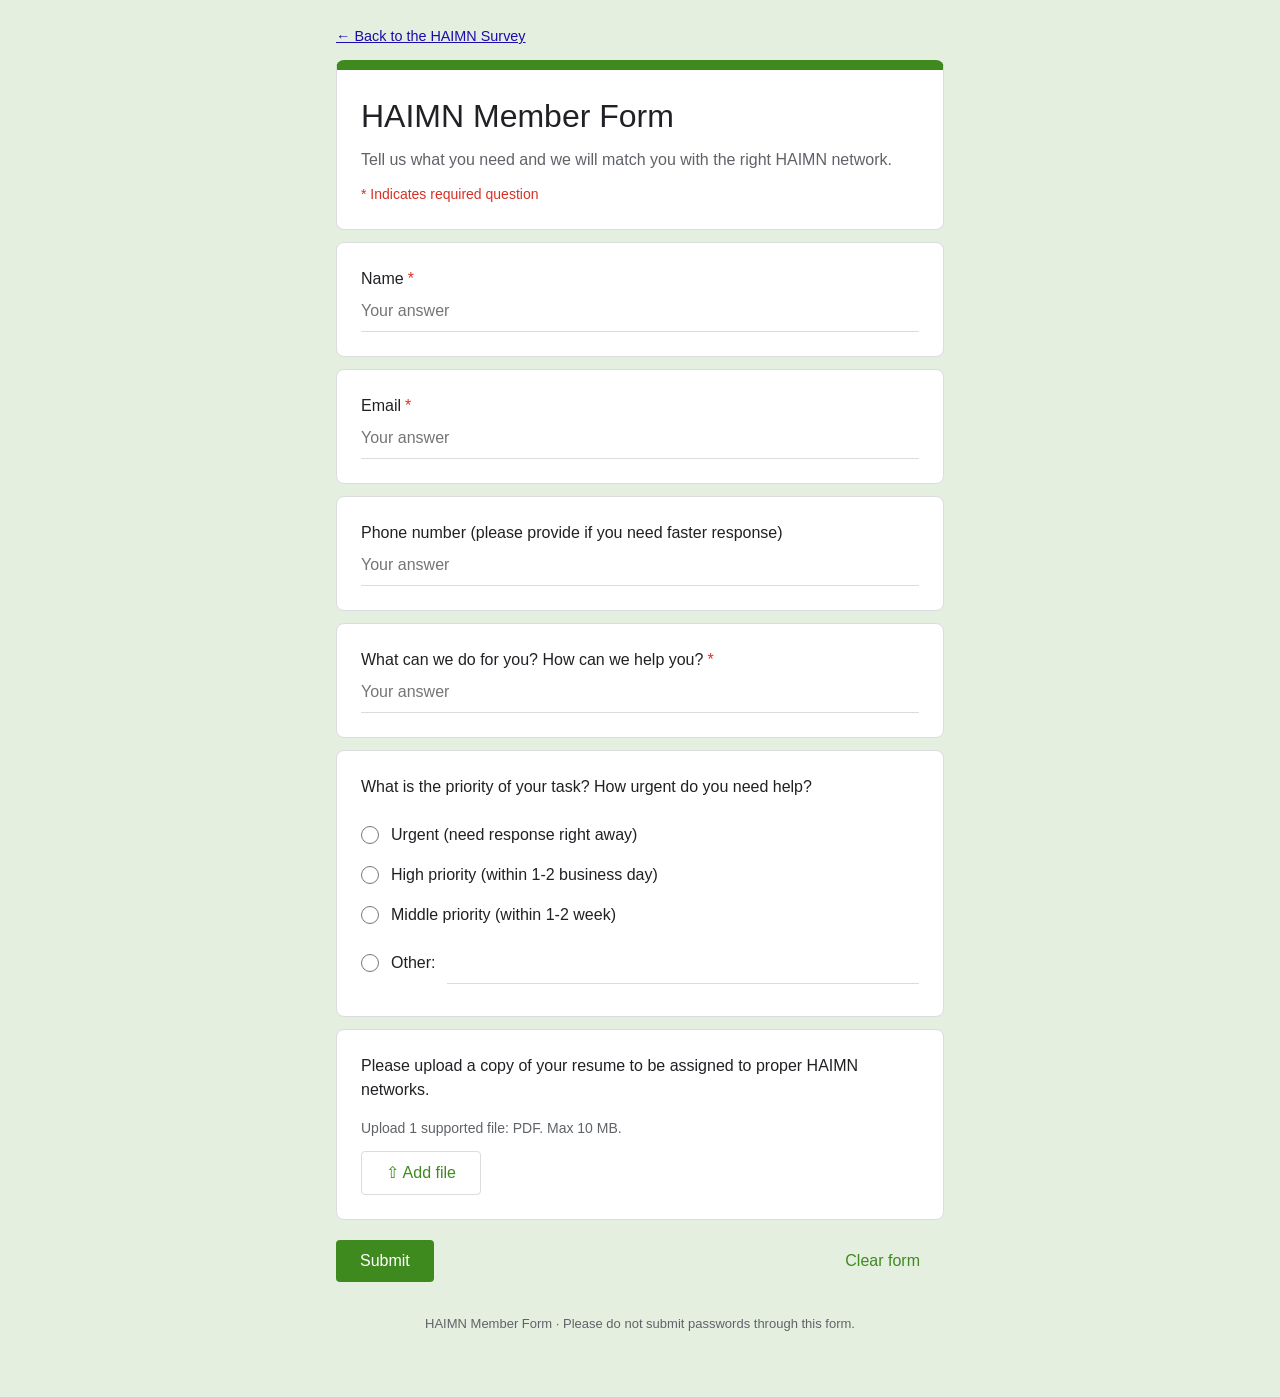
==== request-help.html @ a5b27f66 "Add files via upload" ====
<!DOCTYPE html>
<html lang="en">
<head>
<meta charset="utf-8">
<meta name="viewport" content="width=device-width, initial-scale=1">
<title>HAIMN Member Form</title>
<style>
  :root {
    --bg: #e4efe0;
    --card: #ffffff;
    --text: #202124;
    --muted: #5f6368;
    --line: #dadce0;
    --accent: #3f8a1f;
    --accent-dark: #2f6c15;
    --error: #d93025;
    --link: #1a0dab;
  }
  @media (prefers-color-scheme: dark) {
    :root {
      --bg: #1c2a1a;
      --card: #26302a;
      --text: #e8eae6;
      --muted: #a9b2a8;
      --line: #46524a;
      --accent: #6fbf4a;
      --accent-dark: #8fd46c;
      --error: #f28b82;
      --link: #8ab4f8;
    }
  }
  * { box-sizing: border-box; }
  body {
    margin: 0;
    background: var(--bg);
    color: var(--text);
    font-family: "Roboto", "Segoe UI", Arial, sans-serif;
    line-height: 1.5;
  }
  main { max-width: 640px; margin: 0 auto; padding: 24px 16px 64px; }
  .card {
    background: var(--card);
    border: 1px solid var(--line);
    border-radius: 8px;
    padding: 24px;
    margin-bottom: 12px;
  }
  .card.title { border-top: 10px solid var(--accent); padding-top: 22px; }
  h1 { font-size: 2rem; font-weight: 400; margin: 0 0 8px; }
  .intro { color: var(--muted); margin: 0 0 12px; }
  .req-note { color: var(--error); font-size: .875rem; margin: 0; }
  .q { font-size: 1rem; font-weight: 500; margin: 0 0 16px; padding: 0; }
  .q .star { color: var(--error); margin-left: 4px; }
  fieldset { border: 0; margin: 0; padding: 0; min-width: 0; }
  legend { padding: 0; }

  input[type="text"], input[type="email"], input[type="tel"] {
    width: 100%;
    max-width: 100%;
    border: 0;
    border-bottom: 1px solid var(--line);
    background: transparent;
    color: var(--text);
    font: inherit;
    padding: 8px 0;
    outline: none;
    transition: border-color .15s;
  }
  input[type="text"]:focus, input[type="email"]:focus, input[type="tel"]:focus {
    border-bottom: 2px solid var(--accent);
    padding-bottom: 7px;
  }
  .short { max-width: 50%; }
  @media (max-width: 520px) { .short { max-width: 100%; } }

  .opt { display: flex; align-items: center; gap: 12px; padding: 8px 0; cursor: pointer; }
  .opt input[type="radio"] { accent-color: var(--accent); width: 18px; height: 18px; margin: 0; flex: none; }
  .opt .other-input { flex: 1; }
  a { color: var(--link); }

  .error-msg { display: none; color: var(--error); font-size: .8125rem; margin-top: 8px; }
  .card.invalid { border-color: var(--error); }
  .card.invalid .error-msg { display: block; }

  .actions { display: flex; justify-content: space-between; align-items: center; margin-top: 20px; }
  button {
    font: inherit; cursor: pointer; border-radius: 4px; padding: 9px 24px; border: 0;
  }
  .submit { background: var(--accent); color: #fff; font-weight: 500; }
  .submit:hover { background: var(--accent-dark); }
  .submit:disabled { opacity: .6; cursor: default; }
  .clear { background: transparent; color: var(--accent); font-weight: 500; }
  .clear:hover { background: rgba(63,138,31,.08); }
  button:focus-visible, a:focus-visible, input:focus-visible { outline: 2px solid var(--accent); outline-offset: 2px; }

  footer { text-align: center; color: var(--muted); font-size: .8125rem; margin-top: 32px; }
  .success h2 { font-weight: 400; margin: 0 0 8px; }
  .success p { margin: 0 0 16px; color: var(--muted); }
  [hidden] { display: none !important; }

  .hint { color: var(--muted); font-size: .875rem; margin: -8px 0 12px; padding-top: 4px; }
  .file-btn { display: inline-flex; align-items: center; gap: 8px; border: 1px solid var(--line); background: transparent; color: var(--accent); font-weight: 500; }
  .file-btn:hover { background: rgba(63,138,31,.08); }
  .file-name { margin-left: 12px; color: var(--muted); font-size: .9rem; word-break: break-all; }
  input[type="file"] { position: absolute; width: 1px; height: 1px; opacity: 0; overflow: hidden; }
  .back { display: inline-block; margin-bottom: 12px; font-size: .9rem; }
</style>
</head>
<body>
<main>
  <a class="back" href="index.html">&larr; Back to the HAIMN Survey</a>

  <form id="helpForm" novalidate>
    <div class="card title">
      <h1>HAIMN Member Form</h1>
      <p class="intro">Tell us what you need and we will match you with the right HAIMN network.</p>
      <p class="req-note">* Indicates required question</p>
    </div>

    <div class="card" data-required>
      <label class="q" for="name">Name<span class="star">*</span></label>
      <input class="short" type="text" id="name" name="name" placeholder="Your answer" autocomplete="name">
      <div class="error-msg">This is a required question</div>
    </div>

    <div class="card" data-required data-type="email">
      <label class="q" for="email">Email<span class="star">*</span></label>
      <input class="short" type="email" id="email" name="email" placeholder="Your answer" autocomplete="email">
      <div class="error-msg">Please enter a valid email address</div>
    </div>

    <div class="card">
      <label class="q" for="phone">Phone number (please provide if you need faster response)</label>
      <input class="short" type="tel" id="phone" name="phone" placeholder="Your answer" autocomplete="tel">
    </div>

    <div class="card" data-required>
      <label class="q" for="request">What can we do for you? How can we help you?<span class="star">*</span></label>
      <input type="text" id="request" name="request" placeholder="Your answer">
      <div class="error-msg">This is a required question</div>
    </div>

    <div class="card">
      <fieldset>
        <legend class="q">What is the priority of your task? How urgent do you need help?</legend>
        <label class="opt"><input type="radio" name="priority" value="Urgent (need response right away)"> Urgent (need response right away)</label>
        <label class="opt"><input type="radio" name="priority" value="High priority (within 1-2 business day)"> High priority (within 1-2 business day)</label>
        <label class="opt"><input type="radio" name="priority" value="Middle priority (within 1-2 week)"> Middle priority (within 1-2 week)</label>
        <label class="opt"><input type="radio" name="priority" value="__other__"> Other:
          <input class="other-input" type="text" name="priority_other" aria-label="Other answer">
        </label>
      </fieldset>
    </div>

    <div class="card" data-file>
      <label class="q" for="resume" style="display:block;margin-bottom:20px">Please upload a copy of your resume to be assigned to proper HAIMN networks.</label>
      <p class="hint">Upload 1 supported file: PDF. Max 10 MB.</p>
      <input type="file" id="resume" name="resume" accept="application/pdf,.pdf">
      <button type="button" class="file-btn" id="fileBtn">&#8679; Add file</button>
      <span class="file-name" id="fileName"></span>
      <div class="error-msg" id="fileError">Please choose a PDF file no larger than 10 MB</div>
    </div>

    <div class="actions">
      <button type="submit" class="submit" id="submitBtn">Submit</button>
      <button type="button" class="clear" id="clearBtn">Clear form</button>
    </div>
    <p id="formError" class="req-note" role="alert" hidden style="margin-top:12px">Please fix the highlighted questions and try again.</p>
  </form>

  <div class="card success" id="thanks" hidden>
    <h2>Thank you!</h2>
    <p>Your request has been received. We will get back to you based on the priority you selected.</p>
    <a href="index.html">Back to the HAIMN Survey</a>
  </div>

  <footer>HAIMN Member Form &middot; Please do not submit passwords through this form.</footer>
</main>

<script>
  // ---------------------------------------------------------------
  // WHERE DO REQUESTS GO?
  // Paste a form-endpoint URL here (for example a Formspree URL) and every
  // submission, including the resume file, is sent there as a normal form post.
  // Leave it empty for demo mode: nothing is sent; answers (without the file)
  // are only saved in this browser.
  // Note: some services only accept file uploads on a paid plan.
  // ---------------------------------------------------------------
  const FORM_ENDPOINT = "";
  const MAX_BYTES = 10 * 1024 * 1024;

  const form = document.getElementById("helpForm");
  const thanks = document.getElementById("thanks");
  const submitBtn = document.getElementById("submitBtn");
  const formError = document.getElementById("formError");
  const fileInput = document.getElementById("resume");
  const fileCard = form.querySelector("[data-file]");
  const fileName = document.getElementById("fileName");

  document.getElementById("fileBtn").addEventListener("click", function () { fileInput.click(); });
  fileInput.addEventListener("change", function () {
    const f = fileInput.files[0];
    fileName.textContent = f ? f.name : "";
    fileCard.classList.remove("invalid");
  });

  document.querySelectorAll(".other-input").forEach(function (box) {
    box.addEventListener("input", function () {
      box.closest(".opt").querySelector('input[type="radio"]').checked = true;
    });
  });

  function validate() {
    let ok = true;
    form.querySelectorAll(".card[data-required]").forEach(function (card) {
      const input = card.querySelector("input");
      const value = input.value.trim();
      let valid = value !== "";
      if (valid && card.dataset.type === "email") valid = /^[^\s@]+@[^\s@]+\.[^\s@]+$/.test(value);
      card.classList.toggle("invalid", !valid);
      if (!valid) ok = false;
    });
    const f = fileInput.files[0];
    if (f) {
      const isPdf = f.type === "application/pdf" || /\.pdf$/i.test(f.name);
      const fileOk = isPdf && f.size <= MAX_BYTES;
      fileCard.classList.toggle("invalid", !fileOk);
      if (!fileOk) ok = false;
    }
    return ok;
  }

  form.addEventListener("input", function (e) {
    const card = e.target.closest(".card.invalid");
    if (card) card.classList.remove("invalid");
  });

  form.addEventListener("submit", async function (e) {
    e.preventDefault();
    formError.hidden = true;
    if (!validate()) {
      formError.hidden = false;
      const first = form.querySelector(".card.invalid input:not([type=file])");
      if (first) first.focus();
      return;
    }
    const fd = new FormData(form);
    if (fd.get("priority") === "__other__") fd.set("priority", "Other: " + (fd.get("priority_other") || ""));
    fd.delete("priority_other");
    fd.set("submitted_at", new Date().toISOString());
    submitBtn.disabled = true;
    try {
      if (FORM_ENDPOINT) {
        const res = await fetch(FORM_ENDPOINT, { method: "POST", headers: { "Accept": "application/json" }, body: fd });
        if (!res.ok) throw new Error("Request failed");
      } else {
        try {
          const data = {};
          fd.forEach(function (v, k) { data[k] = (v instanceof File) ? v.name : v; });
          const saved = JSON.parse(localStorage.getItem("haimn_help_requests") || "[]");
          saved.push(data);
          localStorage.setItem("haimn_help_requests", JSON.stringify(saved));
        } catch (err) { /* storage unavailable: demo mode still shows the thank-you page */ }
      }
      form.hidden = true;
      thanks.hidden = false;
      window.scrollTo({ top: 0, behavior: "smooth" });
    } catch (err) {
      formError.textContent = "Something went wrong while submitting. Please try again.";
      formError.hidden = false;
    } finally {
      submitBtn.disabled = false;
    }
  });

  document.getElementById("clearBtn").addEventListener("click", function () {
    if (confirm("Clear all answers in this form?")) {
      form.reset();
      fileName.textContent = "";
      form.querySelectorAll(".invalid").forEach(function (c) { c.classList.remove("invalid"); });
      formError.hidden = true;
    }
  });
</script>
</body>
</html>
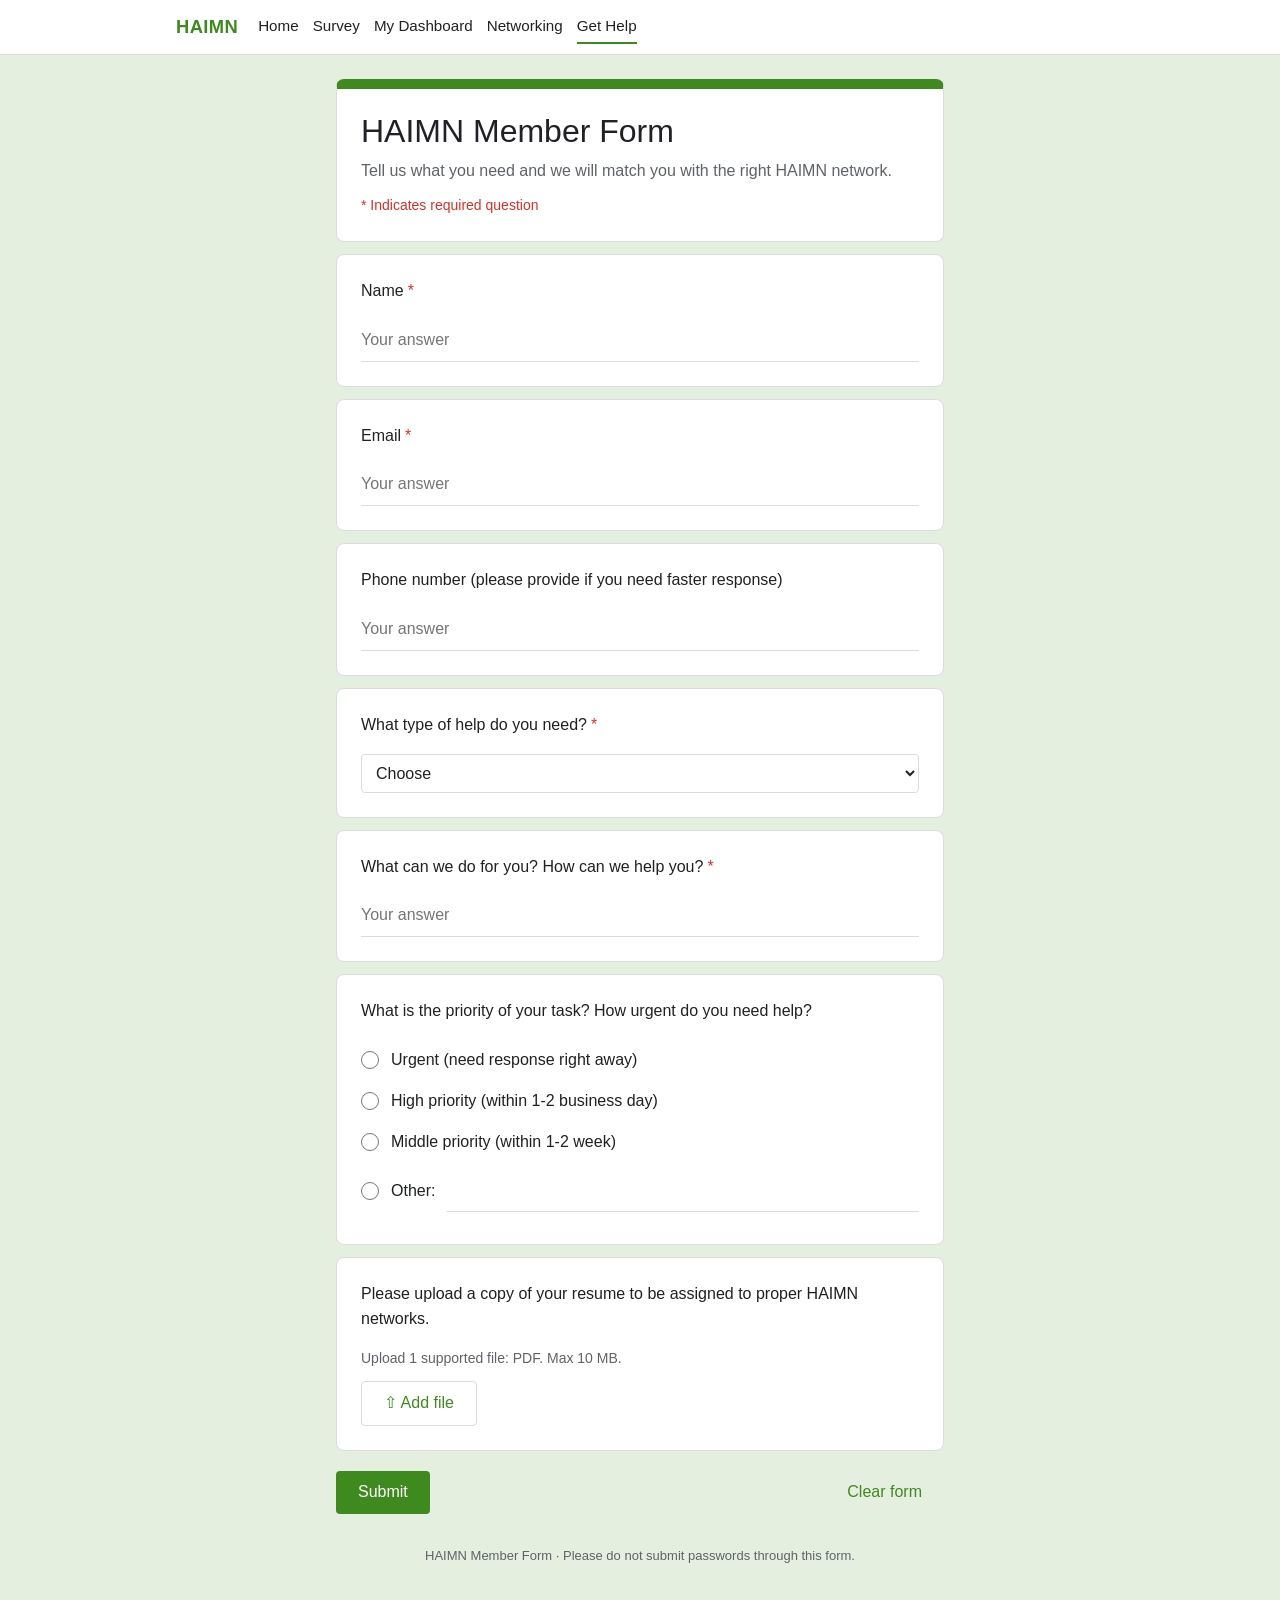
==== commit 4fc7f27e: "Add files via upload" ====
--- a/request-help.html
+++ b/request-help.html
@@ -4,116 +4,24 @@
 <meta charset="utf-8">
 <meta name="viewport" content="width=device-width, initial-scale=1">
 <title>HAIMN Member Form</title>
-<style>
-  :root {
-    --bg: #e4efe0;
-    --card: #ffffff;
-    --text: #202124;
-    --muted: #5f6368;
-    --line: #dadce0;
-    --accent: #3f8a1f;
-    --accent-dark: #2f6c15;
-    --error: #d93025;
-    --link: #1a0dab;
-  }
-  @media (prefers-color-scheme: dark) {
-    :root {
-      --bg: #1c2a1a;
-      --card: #26302a;
-      --text: #e8eae6;
-      --muted: #a9b2a8;
-      --line: #46524a;
-      --accent: #6fbf4a;
-      --accent-dark: #8fd46c;
-      --error: #f28b82;
-      --link: #8ab4f8;
-    }
-  }
-  * { box-sizing: border-box; }
-  body {
-    margin: 0;
-    background: var(--bg);
-    color: var(--text);
-    font-family: "Roboto", "Segoe UI", Arial, sans-serif;
-    line-height: 1.5;
-  }
-  main { max-width: 640px; margin: 0 auto; padding: 24px 16px 64px; }
-  .card {
-    background: var(--card);
-    border: 1px solid var(--line);
-    border-radius: 8px;
-    padding: 24px;
-    margin-bottom: 12px;
-  }
-  .card.title { border-top: 10px solid var(--accent); padding-top: 22px; }
-  h1 { font-size: 2rem; font-weight: 400; margin: 0 0 8px; }
-  .intro { color: var(--muted); margin: 0 0 12px; }
-  .req-note { color: var(--error); font-size: .875rem; margin: 0; }
-  .q { font-size: 1rem; font-weight: 500; margin: 0 0 16px; padding: 0; }
-  .q .star { color: var(--error); margin-left: 4px; }
-  fieldset { border: 0; margin: 0; padding: 0; min-width: 0; }
-  legend { padding: 0; }
-
-  input[type="text"], input[type="email"], input[type="tel"] {
-    width: 100%;
-    max-width: 100%;
-    border: 0;
-    border-bottom: 1px solid var(--line);
-    background: transparent;
-    color: var(--text);
-    font: inherit;
-    padding: 8px 0;
-    outline: none;
-    transition: border-color .15s;
-  }
-  input[type="text"]:focus, input[type="email"]:focus, input[type="tel"]:focus {
-    border-bottom: 2px solid var(--accent);
-    padding-bottom: 7px;
-  }
-  .short { max-width: 50%; }
-  @media (max-width: 520px) { .short { max-width: 100%; } }
-
-  .opt { display: flex; align-items: center; gap: 12px; padding: 8px 0; cursor: pointer; }
-  .opt input[type="radio"] { accent-color: var(--accent); width: 18px; height: 18px; margin: 0; flex: none; }
-  .opt .other-input { flex: 1; }
-  a { color: var(--link); }
-
-  .error-msg { display: none; color: var(--error); font-size: .8125rem; margin-top: 8px; }
-  .card.invalid { border-color: var(--error); }
-  .card.invalid .error-msg { display: block; }
-
-  .actions { display: flex; justify-content: space-between; align-items: center; margin-top: 20px; }
-  button {
-    font: inherit; cursor: pointer; border-radius: 4px; padding: 9px 24px; border: 0;
-  }
-  .submit { background: var(--accent); color: #fff; font-weight: 500; }
-  .submit:hover { background: var(--accent-dark); }
-  .submit:disabled { opacity: .6; cursor: default; }
-  .clear { background: transparent; color: var(--accent); font-weight: 500; }
-  .clear:hover { background: rgba(63,138,31,.08); }
-  button:focus-visible, a:focus-visible, input:focus-visible { outline: 2px solid var(--accent); outline-offset: 2px; }
-
-  footer { text-align: center; color: var(--muted); font-size: .8125rem; margin-top: 32px; }
-  .success h2 { font-weight: 400; margin: 0 0 8px; }
-  .success p { margin: 0 0 16px; color: var(--muted); }
-  [hidden] { display: none !important; }
-
-  .hint { color: var(--muted); font-size: .875rem; margin: -8px 0 12px; padding-top: 4px; }
-  .file-btn { display: inline-flex; align-items: center; gap: 8px; border: 1px solid var(--line); background: transparent; color: var(--accent); font-weight: 500; }
-  .file-btn:hover { background: rgba(63,138,31,.08); }
-  .file-name { margin-left: 12px; color: var(--muted); font-size: .9rem; word-break: break-all; }
-  input[type="file"] { position: absolute; width: 1px; height: 1px; opacity: 0; overflow: hidden; }
-  .back { display: inline-block; margin-bottom: 12px; font-size: .9rem; }
-</style>
+<link rel="stylesheet" href="style.css">
 </head>
 <body>
-<main>
-  <a class="back" href="index.html">&larr; Back to the HAIMN Survey</a>
-
+<header class="topbar"><div class="topbar-inner">
+  <a class="brand" href="index.html">HAIMN</a>
+  <nav aria-label="Main">
+    <a href="index.html">Home</a>
+    <a href="survey.html">Survey</a>
+    <a href="dashboard.html">My Dashboard</a>
+    <a href="networking.html">Networking</a>
+    <a href="request-help.html" aria-current="page">Get Help</a>
+  </nav>
+</div></header>
+<main class="narrow">
   <form id="helpForm" novalidate>
     <div class="card title">
       <h1>HAIMN Member Form</h1>
-      <p class="intro">Tell us what you need and we will match you with the right HAIMN network.</p>
+      <p class="muted">Tell us what you need and we will match you with the right HAIMN network.</p>
       <p class="req-note">* Indicates required question</p>
     </div>
 
@@ -135,6 +43,21 @@
     </div>
 
     <div class="card" data-required>
+      <label class="q" for="helpType">What type of help do you need?<span class="star">*</span></label>
+      <select id="helpType" name="helpType">
+        <option value="">Choose</option>
+        <option value="Academic Coursework">Academic coursework</option>
+        <option value="Career & Job Search">Career &amp; job search</option>
+        <option value="Coding & Technical">Coding &amp; technical</option>
+        <option value="Productivity & Life">Productivity &amp; life</option>
+        <option value="Find a Mentor">Find a mentor</option>
+        <option value="Study / Project Partner">Study / project partner</option>
+        <option value="Other">Other</option>
+      </select>
+      <div class="error-msg">This is a required question</div>
+    </div>
+
+    <div class="card" data-required>
       <label class="q" for="request">What can we do for you? How can we help you?<span class="star">*</span></label>
       <input type="text" id="request" name="request" placeholder="Your answer">
       <div class="error-msg">This is a required question</div>
@@ -147,18 +70,17 @@
         <label class="opt"><input type="radio" name="priority" value="High priority (within 1-2 business day)"> High priority (within 1-2 business day)</label>
         <label class="opt"><input type="radio" name="priority" value="Middle priority (within 1-2 week)"> Middle priority (within 1-2 week)</label>
         <label class="opt"><input type="radio" name="priority" value="__other__"> Other:
-          <input class="other-input" type="text" name="priority_other" aria-label="Other answer">
-        </label>
+          <input class="other-input" type="text" name="priority_other" aria-label="Other answer"></label>
       </fieldset>
     </div>
 
     <div class="card" data-file>
-      <label class="q" for="resume" style="display:block;margin-bottom:20px">Please upload a copy of your resume to be assigned to proper HAIMN networks.</label>
+      <label class="q" for="resume" style="margin-bottom:20px">Please upload a copy of your resume to be assigned to proper HAIMN networks.</label>
       <p class="hint">Upload 1 supported file: PDF. Max 10 MB.</p>
       <input type="file" id="resume" name="resume" accept="application/pdf,.pdf">
       <button type="button" class="file-btn" id="fileBtn">&#8679; Add file</button>
       <span class="file-name" id="fileName"></span>
-      <div class="error-msg" id="fileError">Please choose a PDF file no larger than 10 MB</div>
+      <div class="error-msg">Please choose a PDF file no larger than 10 MB</div>
     </div>
 
     <div class="actions">
@@ -171,106 +93,83 @@
   <div class="card success" id="thanks" hidden>
     <h2>Thank you!</h2>
     <p>Your request has been received. We will get back to you based on the priority you selected.</p>
-    <a href="index.html">Back to the HAIMN Survey</a>
+    <div class="btn-row">
+      <a class="btn btn-primary" href="dashboard.html">Go to my dashboard</a>
+      <a class="btn btn-ghost" href="networking.html">Open the networking hub</a>
+    </div>
   </div>
-
   <footer>HAIMN Member Form &middot; Please do not submit passwords through this form.</footer>
 </main>
+<script src="config.js"></script>
+<script src="app.js"></script>
+<script>
+  var MAX_BYTES = 10 * 1024 * 1024;
+  var form = document.getElementById("helpForm");
+  var submitBtn = document.getElementById("submitBtn");
+  var formError = document.getElementById("formError");
+  var fileInput = document.getElementById("resume");
+  var fileCard = form.querySelector("[data-file]");
+  var fileName = document.getElementById("fileName");
+  HAIMN.wireForm(form);
 
-<script>
-  // ---------------------------------------------------------------
-  // WHERE DO REQUESTS GO?
-  // Paste a form-endpoint URL here (for example a Formspree URL) and every
-  // submission, including the resume file, is sent there as a normal form post.
-  // Leave it empty for demo mode: nothing is sent; answers (without the file)
-  // are only saved in this browser.
-  // Note: some services only accept file uploads on a paid plan.
-  // ---------------------------------------------------------------
-  const FORM_ENDPOINT = "";
-  const MAX_BYTES = 10 * 1024 * 1024;
-
-  const form = document.getElementById("helpForm");
-  const thanks = document.getElementById("thanks");
-  const submitBtn = document.getElementById("submitBtn");
-  const formError = document.getElementById("formError");
-  const fileInput = document.getElementById("resume");
-  const fileCard = form.querySelector("[data-file]");
-  const fileName = document.getElementById("fileName");
+  // Pre-fill from the saved profile and the link the visitor came from.
+  var p = HAIMN.getProfile();
+  if (p) { form.name.value = p.name || ""; form.email.value = p.email || ""; }
+  var qs = new URLSearchParams(location.search);
+  var topic = qs.get("topic"), need = qs.get("need");
+  var pre = "";
+  if (need === "mentor") pre = "Find a Mentor";
+  else if (need === "partner") pre = "Study / Project Partner";
+  else if (topic && HAIMN.BUCKETS[topic] && topic !== "exploration") pre = HAIMN.BUCKETS[topic].area;
+  else if (!topic && !need && p && HAIMN.BUCKETS[p.bucket] && p.bucket !== "exploration") pre = HAIMN.BUCKETS[p.bucket].area;
+  if (pre) form.helpType.value = pre;
 
   document.getElementById("fileBtn").addEventListener("click", function () { fileInput.click(); });
   fileInput.addEventListener("change", function () {
-    const f = fileInput.files[0];
+    var f = fileInput.files[0];
     fileName.textContent = f ? f.name : "";
     fileCard.classList.remove("invalid");
   });
 
-  document.querySelectorAll(".other-input").forEach(function (box) {
-    box.addEventListener("input", function () {
-      box.closest(".opt").querySelector('input[type="radio"]').checked = true;
-    });
-  });
-
-  function validate() {
-    let ok = true;
-    form.querySelectorAll(".card[data-required]").forEach(function (card) {
-      const input = card.querySelector("input");
-      const value = input.value.trim();
-      let valid = value !== "";
-      if (valid && card.dataset.type === "email") valid = /^[^\s@]+@[^\s@]+\.[^\s@]+$/.test(value);
-      card.classList.toggle("invalid", !valid);
-      if (!valid) ok = false;
-    });
-    const f = fileInput.files[0];
-    if (f) {
-      const isPdf = f.type === "application/pdf" || /\.pdf$/i.test(f.name);
-      const fileOk = isPdf && f.size <= MAX_BYTES;
-      fileCard.classList.toggle("invalid", !fileOk);
-      if (!fileOk) ok = false;
-    }
+  function fileOk() {
+    var f = fileInput.files[0];
+    if (!f) return true;
+    var ok = (f.type === "application/pdf" || /\.pdf$/i.test(f.name)) && f.size <= MAX_BYTES;
+    fileCard.classList.toggle("invalid", !ok);
     return ok;
   }
 
-  form.addEventListener("input", function (e) {
-    const card = e.target.closest(".card.invalid");
-    if (card) card.classList.remove("invalid");
-  });
-
-  form.addEventListener("submit", async function (e) {
+  form.addEventListener("submit", function (e) {
     e.preventDefault();
     formError.hidden = true;
-    if (!validate()) {
+    var good = HAIMN.validateCards(form);
+    if (!fileOk()) good = false;
+    if (!good) {
+      formError.textContent = "Please fix the highlighted questions and try again.";
       formError.hidden = false;
-      const first = form.querySelector(".card.invalid input:not([type=file])");
+      var first = form.querySelector(".card.invalid input:not([type=file]), .card.invalid select");
       if (first) first.focus();
       return;
     }
-    const fd = new FormData(form);
-    if (fd.get("priority") === "__other__") fd.set("priority", "Other: " + (fd.get("priority_other") || ""));
-    fd.delete("priority_other");
-    fd.set("submitted_at", new Date().toISOString());
+    var v = function (n) { return form.elements[n].value.trim(); };
+    var payload = {
+      type: "help", name: v("name"), email: v("email"), phone: v("phone"),
+      help_type: v("helpType"), request: v("request"),
+      priority: HAIMN.radioValue(form, "priority", "priority_other")
+    };
     submitBtn.disabled = true;
-    try {
-      if (FORM_ENDPOINT) {
-        const res = await fetch(FORM_ENDPOINT, { method: "POST", headers: { "Accept": "application/json" }, body: fd });
-        if (!res.ok) throw new Error("Request failed");
-      } else {
-        try {
-          const data = {};
-          fd.forEach(function (v, k) { data[k] = (v instanceof File) ? v.name : v; });
-          const saved = JSON.parse(localStorage.getItem("haimn_help_requests") || "[]");
-          saved.push(data);
-          localStorage.setItem("haimn_help_requests", JSON.stringify(saved));
-        } catch (err) { /* storage unavailable: demo mode still shows the thank-you page */ }
-      }
+    var f = fileInput.files[0];
+    (f ? HAIMN.readBase64(f) : Promise.resolve(null)).then(function (b64) {
+      if (b64) { payload.resume_name = f.name; payload.resume_base64 = b64; }
+      return HAIMN.send(payload);
+    }).then(function () {
       form.hidden = true;
-      thanks.hidden = false;
+      document.getElementById("thanks").hidden = false;
       window.scrollTo({ top: 0, behavior: "smooth" });
-    } catch (err) {
+    }).catch(function () {
       formError.textContent = "Something went wrong while submitting. Please try again.";
       formError.hidden = false;
-    } finally {
-      submitBtn.disabled = false;
-    }
+    }).then(function () { submitBtn.disabled = false; });
   });
 
   document.getElementById("clearBtn").addEventListener("click", function () {
--- a/style.css
+++ b/style.css
@@ -0,0 +1,146 @@
+:root {
+  --bg: #e4efe0;
+  --card: #ffffff;
+  --text: #202124;
+  --muted: #5f6368;
+  --line: #dadce0;
+  --accent: #3f8a1f;
+  --accent-dark: #2f6c15;
+  --error: #d93025;
+  --link: #1a56c4;
+  --academic: #6aa9e0;
+  --career: #e8a64a;
+  --technical: #4fb877;
+  --productivity: #e5c94a;
+  --exploration: #9aa0a6;
+}
+@media (prefers-color-scheme: dark) {
+  :root {
+    --bg: #1c2a1a;
+    --card: #26302a;
+    --text: #e8eae6;
+    --muted: #a9b2a8;
+    --line: #46524a;
+    --accent: #6fbf4a;
+    --accent-dark: #8fd46c;
+    --error: #f28b82;
+    --link: #8ab4f8;
+  }
+}
+* { box-sizing: border-box; }
+html { scroll-behavior: smooth; }
+body {
+  margin: 0;
+  background: var(--bg);
+  color: var(--text);
+  font-family: "Roboto", "Segoe UI", Arial, sans-serif;
+  line-height: 1.55;
+}
+a { color: var(--link); }
+h1, h2, h3 { line-height: 1.25; margin: 0 0 8px; font-weight: 500; }
+h1 { font-size: 2rem; font-weight: 400; }
+h2 { font-size: 1.35rem; }
+h3 { font-size: 1.05rem; }
+p { margin: 0 0 12px; }
+ul { margin: 0 0 12px; padding-left: 20px; }
+.muted { color: var(--muted); }
+.small { font-size: .875rem; }
+
+/* ---------- top navigation ---------- */
+.topbar { background: var(--card); border-bottom: 1px solid var(--line); position: sticky; top: 0; z-index: 10; }
+.topbar-inner { max-width: 960px; margin: 0 auto; padding: 10px 16px; display: flex; flex-wrap: wrap; align-items: center; gap: 4px 20px; }
+.brand { font-weight: 700; font-size: 1.15rem; color: var(--accent); text-decoration: none; letter-spacing: .02em; }
+.topbar nav { display: flex; flex-wrap: wrap; gap: 2px 14px; }
+.topbar nav a { color: var(--text); text-decoration: none; padding: 4px 0; border-bottom: 2px solid transparent; font-size: .95rem; }
+.topbar nav a:hover { border-bottom-color: var(--line); }
+.topbar nav a[aria-current="page"] { border-bottom-color: var(--accent); font-weight: 500; }
+
+/* ---------- layout ---------- */
+main { max-width: 960px; margin: 0 auto; padding: 24px 16px 64px; }
+main.narrow { max-width: 640px; }
+.card { background: var(--card); border: 1px solid var(--line); border-radius: 8px; padding: 24px; margin-bottom: 12px; }
+.card.title { border-top: 10px solid var(--accent); padding-top: 22px; }
+.grid { display: grid; grid-template-columns: repeat(auto-fit, minmax(230px, 1fr)); gap: 12px; margin-bottom: 12px; }
+.grid > .card { margin-bottom: 0; }
+.section-title { margin: 28px 0 12px; }
+footer { text-align: center; color: var(--muted); font-size: .8125rem; margin: 32px 0 0; }
+
+/* ---------- buttons, pills ---------- */
+.btn, button {
+  font: inherit; cursor: pointer; border-radius: 4px; padding: 9px 22px; border: 0;
+  text-decoration: none; display: inline-block; text-align: center;
+}
+.btn-primary, .submit { background: var(--accent); color: #fff; font-weight: 500; }
+.btn-primary:hover, .submit:hover { background: var(--accent-dark); }
+.btn-ghost, .clear { background: transparent; color: var(--accent); font-weight: 500; border: 1px solid var(--line); }
+.btn-ghost:hover, .clear:hover { background: rgba(63, 138, 31, .08); }
+.clear { border: 0; }
+button:disabled { opacity: .6; cursor: default; }
+.btn[aria-disabled="true"] { opacity: .55; pointer-events: none; }
+button:focus-visible, a:focus-visible, input:focus-visible, select:focus-visible, textarea:focus-visible { outline: 2px solid var(--accent); outline-offset: 2px; }
+.pill { display: inline-block; font-size: .75rem; font-weight: 500; padding: 2px 10px; border-radius: 999px; border: 1px solid var(--line); color: var(--muted); }
+.pill.live { color: var(--accent-dark); border-color: var(--accent); }
+.pill.soon { color: var(--muted); }
+.btn-row { display: flex; flex-wrap: wrap; gap: 10px; margin-top: 8px; }
+
+/* ---------- track (bucket) colours ---------- */
+.b-academic { --b: var(--academic); }
+.b-career { --b: var(--career); }
+.b-technical { --b: var(--technical); }
+.b-productivity { --b: var(--productivity); }
+.b-exploration { --b: var(--exploration); }
+.bcard { border-left: 6px solid var(--b); background: color-mix(in srgb, var(--b) 14%, var(--card)); }
+.bcard.me { box-shadow: 0 0 0 2px var(--b); }
+.badge { display: inline-block; background: var(--b); color: #1b1b1b; font-weight: 500; font-size: .85rem; padding: 3px 12px; border-radius: 999px; }
+
+/* ---------- hero / steps ---------- */
+.hero { padding: 36px 28px; border-top: 10px solid var(--accent); }
+.hero h1 { font-size: 2.3rem; }
+.hero p.lead { font-size: 1.1rem; color: var(--muted); max-width: 620px; }
+.steps { counter-reset: s; list-style: none; padding: 0; margin: 0; display: grid; grid-template-columns: repeat(auto-fit, minmax(170px, 1fr)); gap: 12px; }
+.steps li { counter-increment: s; background: var(--card); border: 1px solid var(--line); border-radius: 8px; padding: 16px; }
+.steps li::before { content: counter(s); display: inline-flex; width: 26px; height: 26px; border-radius: 50%; background: var(--accent); color: #fff; align-items: center; justify-content: center; font-weight: 500; margin-bottom: 8px; }
+.steps strong { display: block; margin-bottom: 4px; }
+
+/* ---------- forms (Google-Forms style) ---------- */
+.q { font-size: 1rem; font-weight: 500; margin: 0 0 16px; padding: 0; display: block; }
+.q .star { color: var(--error); margin-left: 4px; }
+.req-note { color: var(--error); font-size: .875rem; margin: 0; }
+fieldset { border: 0; margin: 0; padding: 0; min-width: 0; }
+legend { padding: 0; }
+input[type="text"], input[type="email"], input[type="tel"], select {
+  width: 100%; max-width: 100%; border: 0; border-bottom: 1px solid var(--line);
+  background: transparent; color: var(--text); font: inherit; padding: 8px 0; outline: none; border-radius: 0;
+}
+select { border: 1px solid var(--line); border-radius: 4px; padding: 9px 10px; background: var(--card); }
+input[type="text"]:focus, input[type="email"]:focus, input[type="tel"]:focus { border-bottom: 2px solid var(--accent); padding-bottom: 7px; }
+.short { max-width: 50%; }
+@media (max-width: 520px) { .short { max-width: 100%; } }
+.opt { display: flex; align-items: center; gap: 12px; padding: 8px 0; cursor: pointer; }
+.opt input[type="radio"], .opt input[type="checkbox"] { accent-color: var(--accent); width: 18px; height: 18px; margin: 0; flex: none; }
+.opt .other-input { flex: 1; }
+.opt small { display: block; color: var(--muted); }
+.error-msg { display: none; color: var(--error); font-size: .8125rem; margin-top: 8px; }
+.card.invalid { border-color: var(--error); }
+.card.invalid .error-msg { display: block; }
+.actions { display: flex; justify-content: space-between; align-items: center; margin-top: 20px; }
+.hint { color: var(--muted); font-size: .875rem; margin: -8px 0 12px; padding-top: 4px; }
+.file-btn { display: inline-flex; align-items: center; gap: 8px; border: 1px solid var(--line); background: transparent; color: var(--accent); font-weight: 500; }
+.file-btn:hover { background: rgba(63, 138, 31, .08); }
+.file-name { margin-left: 12px; color: var(--muted); font-size: .9rem; word-break: break-all; }
+input[type="file"] { position: absolute; width: 1px; height: 1px; opacity: 0; overflow: hidden; }
+.success h2 { font-weight: 400; }
+[hidden] { display: none !important; }
+
+/* ---------- dashboard / networking bits ---------- */
+.kv { display: grid; grid-template-columns: 150px 1fr; gap: 6px 12px; margin: 0; }
+.kv dt { color: var(--muted); }
+.kv dd { margin: 0; word-break: break-word; }
+@media (max-width: 520px) { .kv { grid-template-columns: 1fr; } .kv dt { margin-top: 6px; } }
+.chips { display: flex; flex-wrap: wrap; gap: 8px; margin: 0 0 12px; padding: 0; list-style: none; }
+.chips li { border: 1px solid var(--line); border-radius: 999px; padding: 4px 12px; font-size: .9rem; background: var(--card); }
+.feature-list { list-style: none; padding: 0; margin: 0; }
+.feature-list li { padding: 6px 0 6px 22px; position: relative; }
+.feature-list li::before { content: "\2192"; position: absolute; left: 0; color: var(--accent); }
+.card-head { display: flex; justify-content: space-between; align-items: flex-start; gap: 8px; margin-bottom: 8px; }
+.empty { text-align: center; padding: 40px 24px; }
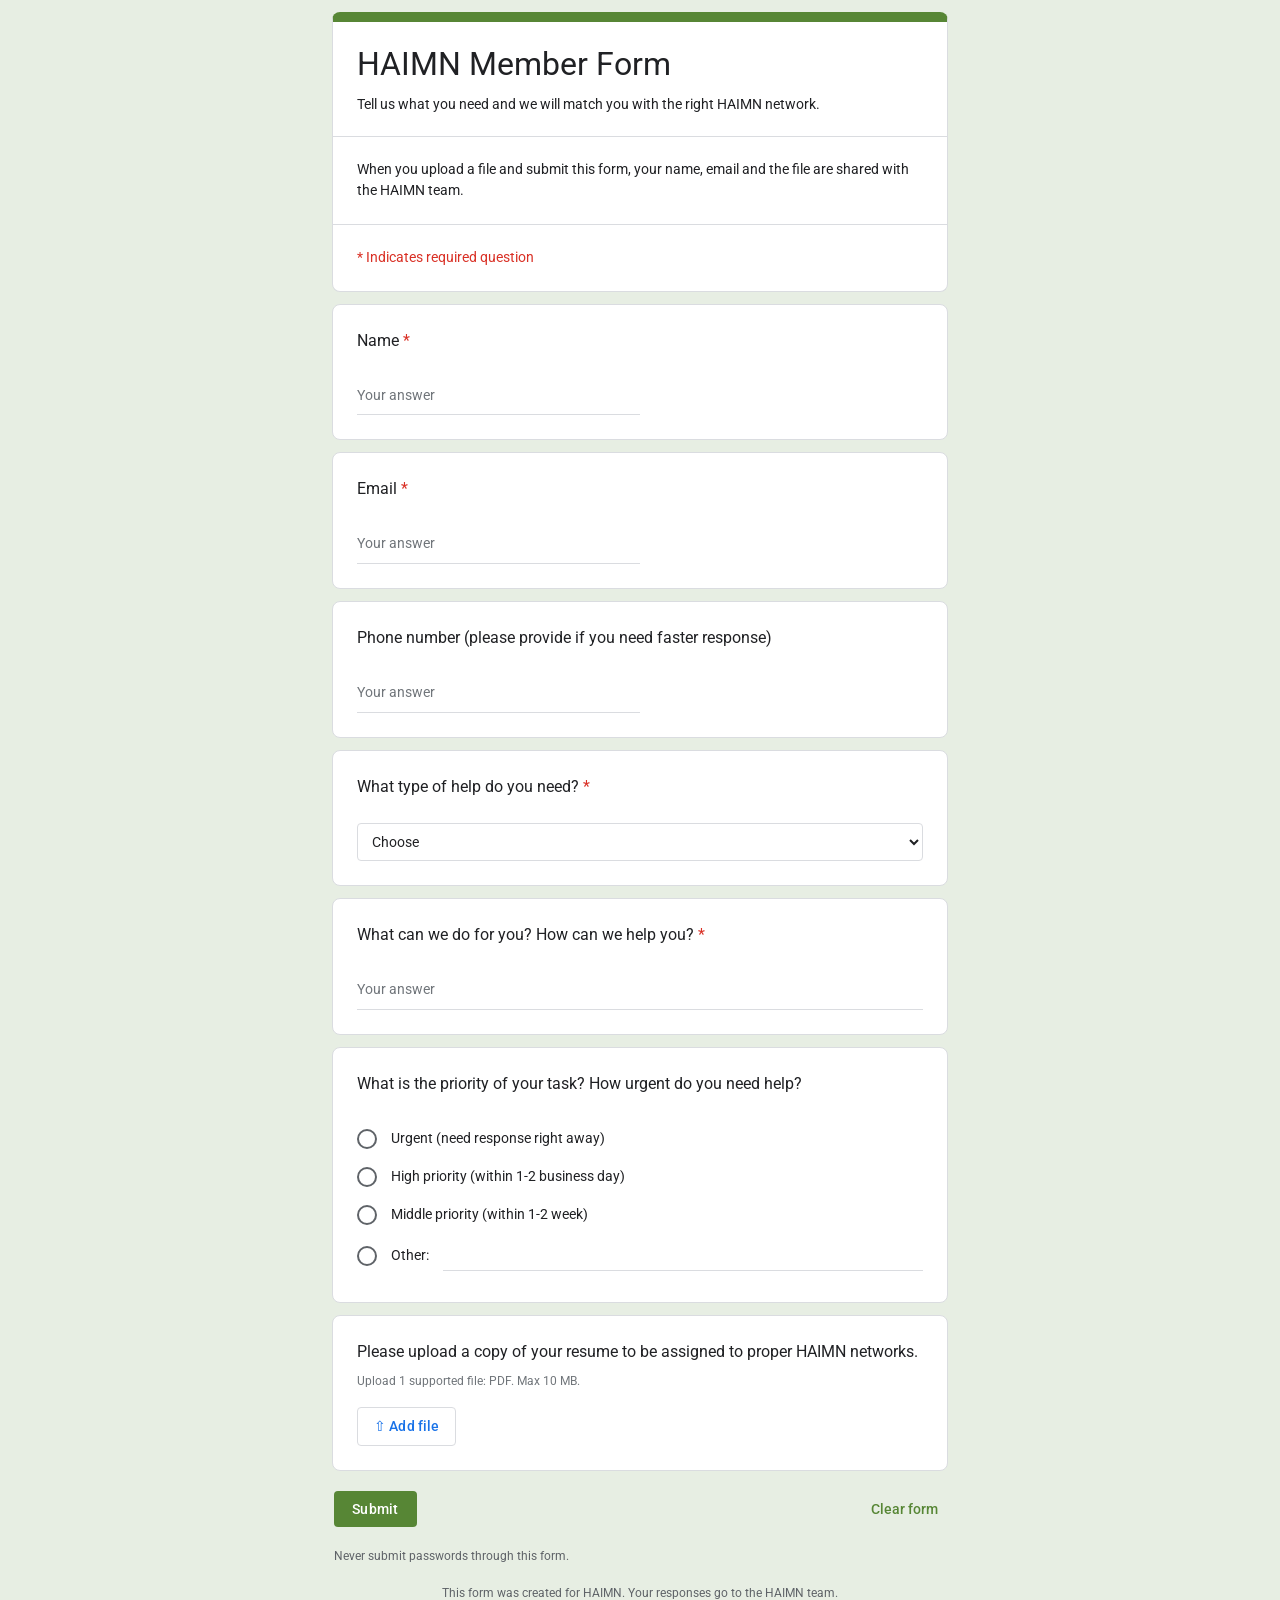
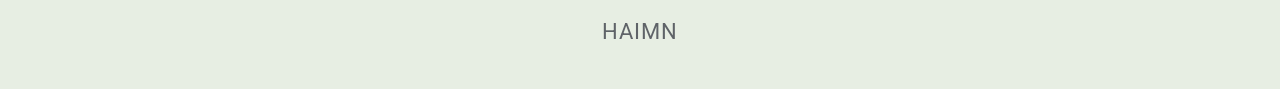
==== commit 7e9b0163: "Add files via upload" ====
--- a/request-help.html
+++ b/request-help.html
@@ -4,25 +4,18 @@
 <meta charset="utf-8">
 <meta name="viewport" content="width=device-width, initial-scale=1">
 <title>HAIMN Member Form</title>
+<link rel="preconnect" href="https://fonts.googleapis.com">
+<link rel="stylesheet" href="https://fonts.googleapis.com/css2?family=Roboto:wght@400;500&display=swap">
 <link rel="stylesheet" href="style.css">
 </head>
-<body>
-<header class="topbar"><div class="topbar-inner">
-  <a class="brand" href="index.html">HAIMN</a>
-  <nav aria-label="Main">
-    <a href="index.html">Home</a>
-    <a href="survey.html">Survey</a>
-    <a href="dashboard.html">My Dashboard</a>
-    <a href="networking.html">Networking</a>
-    <a href="request-help.html" aria-current="page">Get Help</a>
-  </nav>
-</div></header>
+<body class="gform">
 <main class="narrow">
   <form id="helpForm" novalidate>
-    <div class="card title">
-      <h1>HAIMN Member Form</h1>
-      <p class="muted">Tell us what you need and we will match you with the right HAIMN network.</p>
-      <p class="req-note">* Indicates required question</p>
+    <div class="card title hdr">
+      <div class="sect"><h1>HAIMN Member Form</h1>
+        <p class="desc">Tell us what you need and we will match you with the right HAIMN network.</p></div>
+      <div class="sect note">When you upload a file and submit this form, your name, email and the file are shared with the HAIMN team.</div>
+      <div class="sect"><p class="req-note">* Indicates required question</p></div>
     </div>
 
     <div class="card" data-required>
@@ -90,15 +83,18 @@
     <p id="formError" class="req-note" role="alert" hidden style="margin-top:12px">Please fix the highlighted questions and try again.</p>
   </form>
 
-  <div class="card success" id="thanks" hidden>
-    <h2>Thank you!</h2>
-    <p>Your request has been received. We will get back to you based on the priority you selected.</p>
-    <div class="btn-row">
-      <a class="btn btn-primary" href="dashboard.html">Go to my dashboard</a>
-      <a class="btn btn-ghost" href="networking.html">Open the networking hub</a>
+  <div class="card title hdr success" id="thanks" hidden>
+    <div class="sect"><h1>HAIMN Member Form</h1></div>
+    <div class="sect">
+      <p>Your response has been recorded. We will get back to you based on the priority you selected.</p>
+      <p class="links"><a href="dashboard.html">Go to my dashboard</a><a href="networking.html">Networking hub</a><a href="request-help.html">Submit another response</a></p>
     </div>
   </div>
-  <footer>HAIMN Member Form &middot; Please do not submit passwords through this form.</footer>
+  <footer class="gfoot">
+    <p>Never submit passwords through this form.</p>
+    <p class="center">This form was created for HAIMN. Your responses go to the HAIMN team.</p>
+    <div class="logo">HAIMN</div>
+  </footer>
 </main>
 <script src="config.js"></script>
 <script src="app.js"></script>
--- a/style.css
+++ b/style.css
@@ -1,31 +1,18 @@
 :root {
-  --bg: #e4efe0;
+  --bg: #e7eee3;
   --card: #ffffff;
   --text: #202124;
   --muted: #5f6368;
   --line: #dadce0;
-  --accent: #3f8a1f;
-  --accent-dark: #2f6c15;
+  --accent: #578635;
+  --accent-dark: #46702a;
   --error: #d93025;
-  --link: #1a56c4;
+  --link: #1a73e8;
   --academic: #6aa9e0;
   --career: #e8a64a;
   --technical: #4fb877;
   --productivity: #e5c94a;
   --exploration: #9aa0a6;
-}
-@media (prefers-color-scheme: dark) {
-  :root {
-    --bg: #1c2a1a;
-    --card: #26302a;
-    --text: #e8eae6;
-    --muted: #a9b2a8;
-    --line: #46524a;
-    --accent: #6fbf4a;
-    --accent-dark: #8fd46c;
-    --error: #f28b82;
-    --link: #8ab4f8;
-  }
 }
 * { box-sizing: border-box; }
 html { scroll-behavior: smooth; }
@@ -73,7 +60,7 @@
 .btn-primary, .submit { background: var(--accent); color: #fff; font-weight: 500; }
 .btn-primary:hover, .submit:hover { background: var(--accent-dark); }
 .btn-ghost, .clear { background: transparent; color: var(--accent); font-weight: 500; border: 1px solid var(--line); }
-.btn-ghost:hover, .clear:hover { background: rgba(63, 138, 31, .08); }
+.btn-ghost:hover, .clear:hover { background: rgba(87, 134, 53, .09); }
 .clear { border: 0; }
 button:disabled { opacity: .6; cursor: default; }
 .btn[aria-disabled="true"] { opacity: .55; pointer-events: none; }
@@ -126,7 +113,7 @@
 .actions { display: flex; justify-content: space-between; align-items: center; margin-top: 20px; }
 .hint { color: var(--muted); font-size: .875rem; margin: -8px 0 12px; padding-top: 4px; }
 .file-btn { display: inline-flex; align-items: center; gap: 8px; border: 1px solid var(--line); background: transparent; color: var(--accent); font-weight: 500; }
-.file-btn:hover { background: rgba(63, 138, 31, .08); }
+.file-btn:hover { background: rgba(87, 134, 53, .09); }
 .file-name { margin-left: 12px; color: var(--muted); font-size: .9rem; word-break: break-all; }
 input[type="file"] { position: absolute; width: 1px; height: 1px; opacity: 0; overflow: hidden; }
 .success h2 { font-weight: 400; }
@@ -144,3 +131,60 @@
 .feature-list li::before { content: "\2192"; position: absolute; left: 0; color: var(--accent); }
 .card-head { display: flex; justify-content: space-between; align-items: flex-start; gap: 8px; margin-bottom: 8px; }
 .empty { text-align: center; padding: 40px 24px; }
+
+/* =====================================================================
+   Google-Forms look for the two form pages (survey + member form)
+   ===================================================================== */
+body.gform { font-family: "Roboto", Arial, sans-serif; font-size: 15px; color: #202124; }
+.gform main { max-width: 640px; padding: 12px 12px 40px; }
+.gform .card { border-radius: 8px; border: 1px solid #dadce0; padding: 24px; margin-bottom: 12px; }
+.gform .card.title { border-top: 10px solid var(--accent); }
+.gform .hdr { padding: 0; }
+.gform .hdr .sect { padding: 22px 24px; border-bottom: 1px solid #dadce0; }
+.gform .hdr .sect:last-child { border-bottom: 0; }
+.gform .hdr .sect:first-child { padding-bottom: 20px; }
+.gform h1 { font-size: 32px; font-weight: 400; line-height: 40px; margin: 0; color: #202124; }
+.gform .desc { margin: 10px 0 0; font-size: 14px; color: #202124; }
+.gform .sect.note { font-size: 14px; color: #202124; }
+.gform .req-note { font-size: 14px; color: #d93025; margin: 0; }
+.gform .q { font-size: 16px; font-weight: 400; line-height: 24px; margin: 0 0 24px; color: #202124; }
+.gform .q .star { color: #d93025; margin-left: 4px; }
+.gform input[type="text"], .gform input[type="email"], .gform input[type="tel"] {
+  font-size: 14px; color: #202124; padding: 8px 0; border-bottom: 1px solid #dadce0; background: transparent;
+}
+.gform input::placeholder { color: #70757a; opacity: 1; }
+.gform input[type="text"]:focus, .gform input[type="email"]:focus, .gform input[type="tel"]:focus {
+  border-bottom: 2px solid var(--accent); padding-bottom: 7px;
+}
+.gform select { font-size: 14px; border: 1px solid #dadce0; border-radius: 4px; padding: 9px 10px; background: #fff; color: #202124; width: 100%; }
+.gform .opt { gap: 14px; padding: 7px 0; font-size: 14px; min-height: 38px; color: #202124; }
+.gform .opt small { font-size: 12px; color: #70757a; }
+.gform input[type="radio"] {
+  -webkit-appearance: none; appearance: none; width: 20px; height: 20px; margin: 0; flex: none;
+  border: 2px solid #5f6368; border-radius: 50%; background: #fff; cursor: pointer;
+}
+.gform input[type="radio"]:checked { border-color: var(--accent); background: radial-gradient(circle, var(--accent) 0 4.5px, #fff 5.5px); }
+.gform input[type="radio"]:focus-visible { outline: 2px solid var(--accent); outline-offset: 2px; }
+.gform .opt a { color: #1a73e8; }
+.gform .hint { font-size: 12px; color: #70757a; margin: -12px 0 16px; padding: 0; }
+.gform .file-btn {
+  color: #1a73e8; background: #fff; border: 1px solid #dadce0; border-radius: 4px;
+  padding: 8px 16px; font-size: 14px; font-weight: 500; letter-spacing: .01em;
+}
+.gform .file-btn:hover { background: #f6fafe; }
+.gform .file-name { font-size: 14px; color: #202124; }
+.gform .error-msg { font-size: 12px; color: #d93025; margin-top: 8px; }
+.gform .card.invalid { border-color: #d93025; }
+.gform .actions { margin-top: 20px; padding: 0 2px; }
+.gform .submit { background: var(--accent); color: #fff; border-radius: 4px; padding: 0 18px; height: 36px; font-size: 14px; font-weight: 500; letter-spacing: .02em; }
+.gform .submit:hover { background: var(--accent-dark); box-shadow: 0 1px 3px rgba(0,0,0,.3); }
+.gform .clear { color: var(--accent); font-size: 14px; font-weight: 500; padding: 0 8px; height: 36px; background: transparent; border: 0; }
+.gform .clear:hover { background: rgba(87,134,53,.09); }
+.gform .success p { font-size: 14px; margin: 0 0 12px; }
+.gform .success .links a { color: #1a73e8; margin-right: 16px; font-size: 14px; }
+.gform .gfoot { text-align: left; color: #5f6368; font-size: 12px; margin-top: 20px; padding: 0 2px; }
+.gform .gfoot .center { text-align: center; margin: 18px 0 8px; }
+.gform .gfoot .logo { text-align: center; font-size: 22px; color: #5f6368; letter-spacing: .04em; margin: 12px 0 0; }
+.gform input.short { max-width: 50%; }
+@media (max-width: 520px) { .gform input.short { max-width: 100%; } }
+.gform .opt .other-input { padding: 4px 0; }
